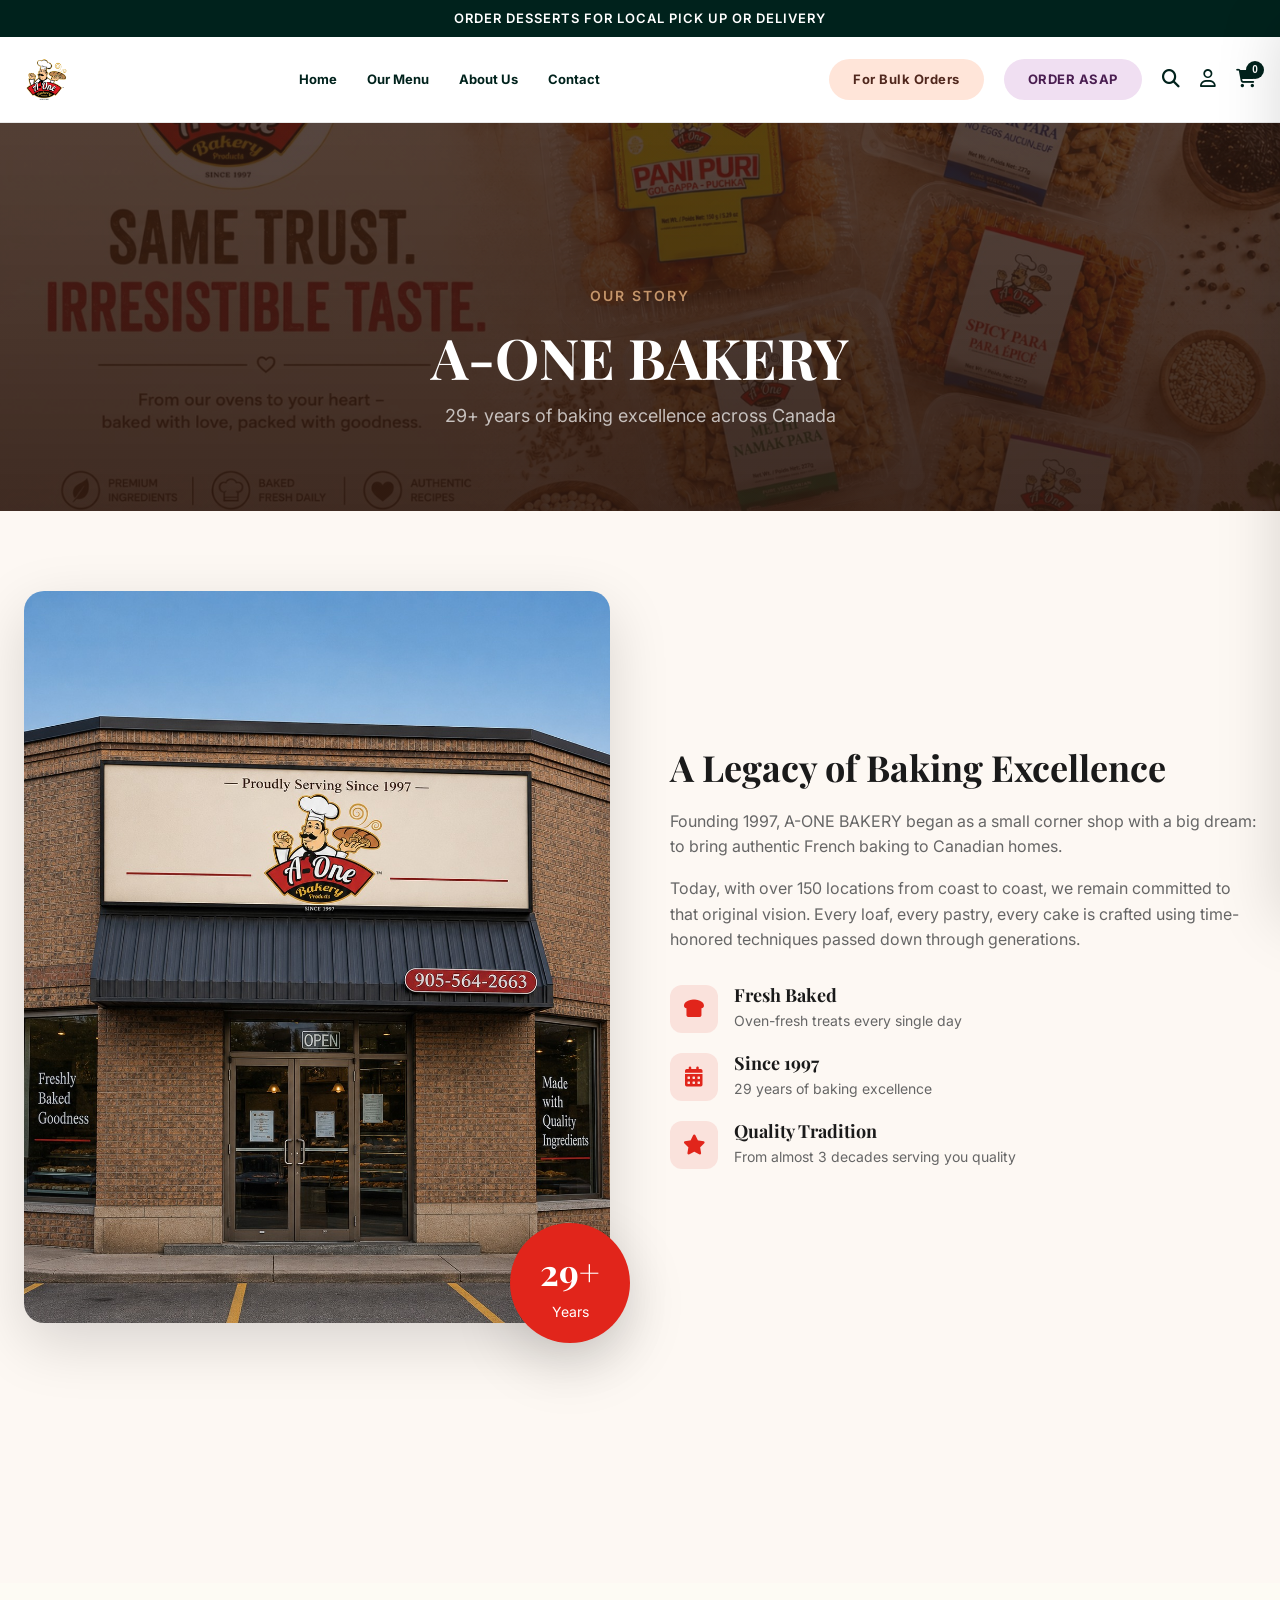
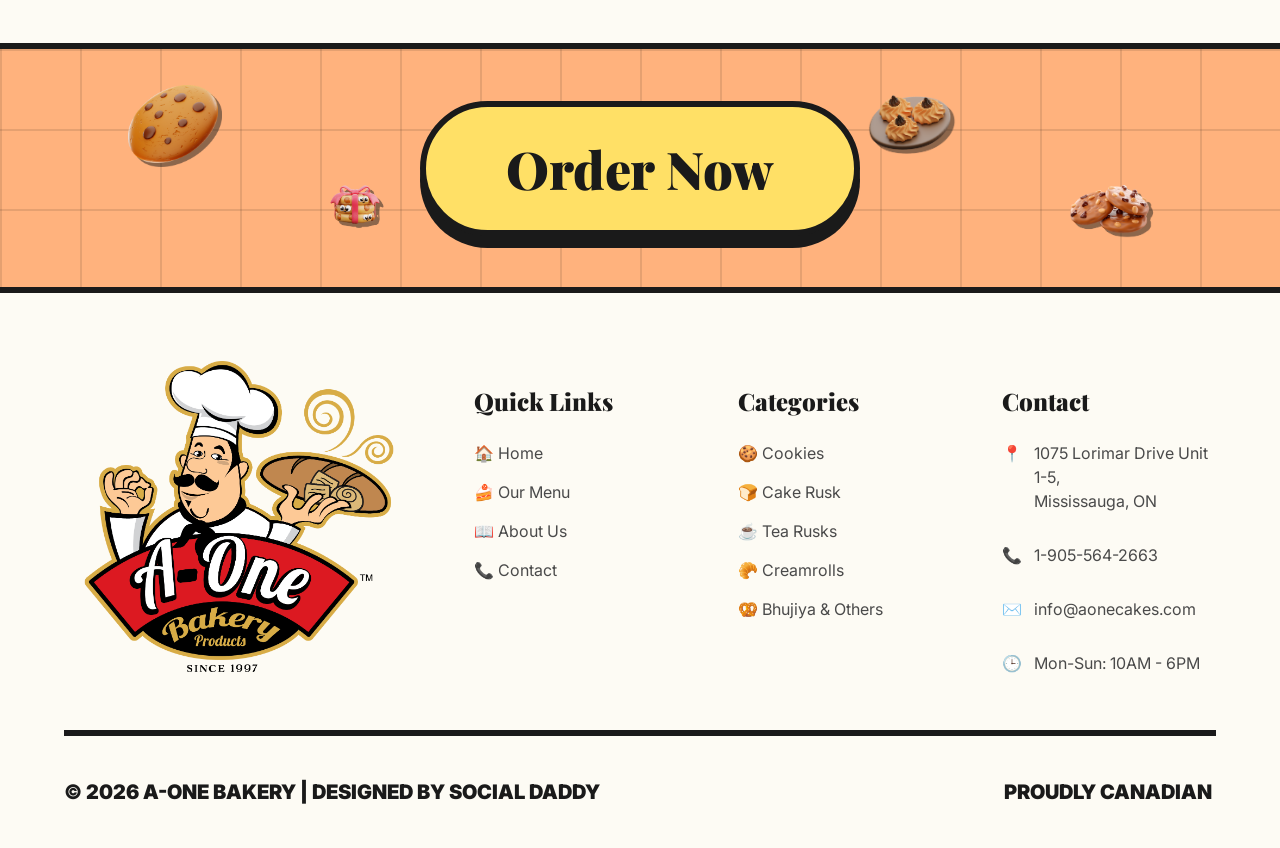
==== about.html @ ec8cd15a "Initial commit of A-One User web application" ====
<!DOCTYPE html>
<html lang="en">

<head>
    <meta charset="UTF-8">
    <meta name="viewport" content="width=device-width, initial-scale=1.0">
    <title>A-ONE BAKERY | Canada's Finest Bakery</title>
    <link rel="stylesheet" href="css/global.css">
    <link rel="stylesheet" href="css/about.css">
    <link
        href="https://fonts.googleapis.com/css2?family=Playfair+Display:wght@400;500;600;700;900&family=Inter:wght@300;400;500;600;700&display=swap"
        rel="stylesheet">
    <link rel="stylesheet" href="https://cdnjs.cloudflare.com/ajax/libs/font-awesome/6.4.0/css/all.min.css">
</head>

<body>

    <!-- Announcement Bar -->
    <div class="announcement-bar">
        <p>ORDER DESSERTS FOR LOCAL PICK UP OR DELIVERY</p>
    </div>

    <!-- Navigation -->
    <nav class="navbar" id="navbar">
        <div class="nav-container">
            <a href="index.html" class="logo">
                <img src="assets/a-one-logo1.png" alt="A-ONE Bakery Logo" class="nav-logo-img">
            </a>
            <ul class="nav-links">
                <li><a href="index.html">Home</a></li>
                <li><a href="menu.html">Our Menu</a></li>
                <li><a href="about.html">About Us</a></li>
                <li><a href="contact.html">Contact</a></li>
            </ul>
            <div class="nav-actions">
                <a href="bulkorderenquiry.html" class="bulk-order-btn">For Bulk Orders</a>
                <a href="menu.html" class="order-asap-btn">ORDER ASAP</a>
                <button class="search-btn" id="searchBtn"><i class="fas fa-search"></i></button>
                <button class="user-btn"><i class="far fa-user"></i></button>
                <button class="cart-btn" id="cartBtn">
                    <i class="fas fa-shopping-cart"></i>
                    <span class="cart-count" id="cartCount">0</span>
                </button>
                <button class="mobile-menu-btn" id="mobileMenuBtn">
                    <span></span><span></span><span></span>
                </button>
            </div>
        </div>
    </nav>

    <!-- Search Overlay -->
    <div class="search-overlay" id="searchOverlay">
        <div class="search-content">
            <button class="close-search" id="closeSearch"><i class="fas fa-times"></i></button>
            <input type="text" placeholder="Search our delicious collection..." id="searchInput">
            <div class="search-results" id="searchResults"></div>
        </div>
    </div>

    <!-- Cart Sidebar -->
    <div class="cart-sidebar" id="cartSidebar">
        <div class="cart-header">
            <h3>Your Cart</h3>
            <button class="close-cart" id="closeCart"><i class="fas fa-times"></i></button>
        </div>
        <div class="cart-items" id="cartItems">
            <div class="empty-cart">
                <i class="fas fa-shopping-basket"></i>
                <p>Your cart is empty</p>
                <span>Add some delicious items!</span>
            </div>
        </div>
        <div class="cart-footer">
            <div class="cart-total">
                <span>Total</span>
                <span id="cartTotal">$0.00</span>
            </div>
            <button class="checkout-btn" id="checkoutBtn">Proceed to Checkout</button>
        </div>
    </div>
    <div class="cart-overlay" id="cartOverlay"></div>

    <!-- Mobile Menu -->
    <div class="mobile-menu" id="mobileMenu">
        <button class="close-mobile" id="closeMobile"><i class="fas fa-times"></i></button>
        <ul>
            <li><a href="index.html">Home</a></li>
            <li><a href="menu.html">Our Menu</a></li>
            <li><a href="about.html" class="nav-link active">About Us</a></li>
            <li><a href="contact.html">Contact</a></li>
        </ul>
    </div>

    <!-- Toast Notification -->
    <div class="toast" id="toast">
        <i class="fas fa-check-circle"></i>
        <span id="toastMessage">Item added to cart!</span>
    </div>

    
<!-- ========== ABOUT PAGE ========== -->
    <section class="page active" id="about">
        <div class="page-header about-header">
            <div class="page-header-bg"></div>
            <div class="page-header-content">
                <span class="page-tag">Our Story</span>
                <h1>A-ONE BAKERY</h1>
                <p>29+ years of baking excellence across Canada</p>
            </div>
        </div>

        <div class="about-content">
            <div class="container">
                <div class="about-story">
                    <div class="about-img">
                        <img src="assets/aboutusoff.jpeg" alt="Our Bakery">
                        <div class="experience-badge">
                            <span>29+</span>
                            <small>Years</small>
                        </div>
                    </div>
                    <div class="about-text">
                        <h2>A Legacy of Baking Excellence</h2>
                        <p>Founding 1997, A-ONE BAKERY began as
                            a small corner shop with a big dream: to bring authentic French baking to Canadian homes.
                        </p>
                        <p>Today, with over 150 locations from coast to coast, we remain committed to that original
                            vision. Every loaf, every pastry, every cake is crafted using time-honored techniques passed
                            down through generations.</p>
                        <div class="about-features">
                            <div class="about-feature">
                                <i class="fas fa-bread-slice"></i>
                                <div>
                                    <h4>Fresh Baked</h4>
                                    <p>Oven-fresh treats every single day</p>
                                </div>
                            </div>
                            <div class="about-feature">
                                <i class="fas fa-calendar-alt"></i>
                                <div>
                                    <h4>Since 1997</h4>
                                    <p>29 years of baking excellence</p>
                                </div>
                            </div>
                            <div class="about-feature">
                                <i class="fas fa-star"></i>
                                <div>
                                    <h4>Quality Tradition</h4>
                                    <p>From almost 3 decades serving you quality</p>
                                </div>
                            </div>
                        </div>
                    </div>
                </div>
            </div>

        </div>
    </section>
<!-- Premium Footer Section -->
    <footer class="main-footer">
        <!-- Call to Action Grid -->
        <div class="footer-cta-container">
            <div class="footer-grid-bg" id="footerInteractiveGrid">
                <!-- Interactive Floating Icons -->
                <div class="interactive-icon-wrapper icon-1"><img src="assets/icon21.png" class="interactive-icon" alt="Icon 11"></div>
                <div class="interactive-icon-wrapper icon-2"><img src="assets/icon22.png" class="interactive-icon" alt="Icon 12"></div>
                <div class="interactive-icon-wrapper icon-3"><img src="assets/icon23.png" class="interactive-icon" alt="Icon 13"></div>
                <div class="interactive-icon-wrapper icon-4"><img src="assets/icon24.png" class="interactive-icon" alt="Icon 14"></div>
                <div class="interactive-icon-wrapper icon-5"><img src="assets/icon25.png" class="interactive-icon" alt="Icon 15"></div>
                
                <div class="cta-wrapper">
                    <a href="menu.html" class="cta-pill-btn">Order Now</a>
                </div>
            </div>
        </div>

        <!-- Footer Info -->
        <div class="footer-bottom-max">
            <div class="container">
                <div class="footer-max-content">
                    <div class="footer-max-left">
                        <div class="footer-max-logo">
                            <img src="assets/a-one-logo1.png" alt="A-ONE Bakery Logo" class="logo-image-max">
                        </div>
                    </div>
                    <div class="footer-max-right">
                        <div class="footer-links-grid">
                            <!-- Quick Links -->
                            <div class="footer-col">
                                <h4>Quick Links</h4>
                                <ul>
                                    <li><a href="index.html">🏠 Home</a></li>
                                    <li><a href="menu.html">🍰 Our Menu</a></li>
                                    <li><a href="about.html">📖 About Us</a></li>
                                    <li><a href="contact.html">📞 Contact</a></li>
                                </ul>
                            </div>
                            
                            <!-- Categories -->
                            <div class="footer-col">
                                <h4>Categories</h4>
                                <ul>
                                    <li><a href="menu.html?filter=Cookies">🍪 Cookies</a></li>
                                    <li><a href="menu.html?filter=Cake%20Rusk">🍞 Cake Rusk</a></li>
                                    <li><a href="menu.html?filter=Tea%20Rusks">☕ Tea Rusks</a></li>
                                    <li><a href="menu.html?filter=Creamrolls">🥐 Creamrolls</a></li>
                                    <li><a href="menu.html?filter=Bhujiya%20and%20others">🥨 Bhujiya & Others</a></li>
                                </ul>
                            </div>
                            
                            <!-- Contact -->
                            <div class="footer-col">
                                <h4>Contact</h4>
                                <ul class="contact-info">
                                    <li><span class="footer-icon">📍</span> <span class="footer-text">1075 Lorimar Drive Unit 1-5,<br>Mississauga, ON</span></li>
                                    <li><span class="footer-icon">📞</span> <span class="footer-text">1-905-564-2663</span></li>
                                    <li><span class="footer-icon">✉️</span> <span class="footer-text">info@aonecakes.com</span></li>
                                    <li><span class="footer-icon">🕒</span> <span class="footer-text">Mon-Sun: 10AM - 6PM</span></li>
                                </ul>
                            </div>
                        </div>
                    </div>
                </div>
                <div class="footer-legal-max">
                    <p>&copy; 2026 A-ONE BAKERY | DESIGNED BY SOCIAL DADDY</p>
                    <p>PROUDLY CANADIAN <i class="fas fa-maple-leaf"></i></p>
                </div>
            </div>
        </div>
    </footer>

    <!-- Product Quick View Modal -->
    <div class="modal" id="productModal">
        <div class="modal-content">
            <button class="modal-close" id="modalClose"><i class="fas fa-times"></i></button>
            <div class="modal-body" id="modalBody"></div>
        </div>
    </div>

    <script src="js/global.js"></script>
    <script src="js/about.js"></script>
</body>

</html>
---- css/global.css ----
/* ========================================
   A-ONE BAKERY - PREMIUM STYLES
   Canada's Finest Bakery Chain
======================================== */

:root {
    --primary: #C4956A;
    --primary-dark: #A67B5B;
    --primary-light: #E8D5C4;
    --secondary: #1A1A1A; /* Deep Charcoal to match Logo Black */
    --logo-red: #E1251B; /* Direct Logo Red */
    --accent: #D4A574;
    --gold: #D4AF37;
    --cream: #FDF8F3;
    --white: #FFFFFF;
    --dark: #1A1A1A;
    --gray: #666666;
    --light-gray: #F5F5F5;
    --border: #E8E8E8;
    --shadow: 0 10px 40px rgba(0, 0, 0, 0.1);
    --shadow-lg: 0 20px 60px rgba(0, 0, 0, 0.15);
    --transition: all 0.3s cubic-bezier(0.4, 0, 0.2, 1);
    --transition-slow: all 0.6s cubic-bezier(0.4, 0, 0.2, 1);
}

* {
    margin: 0;
    padding: 0;
    box-sizing: border-box;
}

html, body {
    cursor: url('../assets/cursor_icon5.png') 24 24, auto !important;
    scroll-behavior: smooth;
}

body {
    font-family: 'Inter', sans-serif;
    background: var(--cream);
    color: var(--dark);
    overflow-x: hidden;
    line-height: 1.6;
    user-select: none;
    -webkit-user-select: none;
}

a, button, .category-card, .product-card, .btn, input, select, textarea {
    cursor: url('../assets/cursor_icon5.png') 24 24, pointer !important;
}

img, video {
    -webkit-user-drag: none;
    user-drag: none;
    pointer-events: auto; /* Keep links clickable */
}


h1,
h2,
h3,
h4,
h5,
h6 {
    font-family: 'Playfair Display', serif;
    font-weight: 700;
    line-height: 1.2;
}

a {
    text-decoration: none;
    color: inherit;
}

ul {
    list-style: none;
}

img {
    max-width: 100%;
    display: block;
}

.container {
    max-width: 1280px;
    margin: 0 auto;
    padding: 0 24px;
}

/* ========================================
   BUTTONS
======================================== */
.btn {
    display: inline-flex;
    align-items: center;
    gap: 10px;
    padding: 14px 32px;
    border-radius: 50px;
    font-weight: 600;
    font-size: 15px;
    cursor: pointer;
    border: none;
    transition: var(--transition);
    position: relative;
    overflow: hidden;
}

.btn-primary {
    background: var(--primary);
    color: var(--white);
    box-shadow: 0 4px 20px rgba(196, 149, 106, 0.3);
}

.btn-primary:hover {
    background: var(--primary-dark);
    transform: translateY(-2px);
    box-shadow: 0 8px 30px rgba(196, 149, 106, 0.4);
}

.btn-outline {
    background: transparent;
    color: var(--white);
    border: 2px solid rgba(255, 255, 255, 0.3);
}

.btn-outline:hover {
    background: var(--white);
    color: var(--secondary);
    border-color: var(--white);
}

.btn-white {
    background: var(--white);
    color: var(--secondary);
}

.btn-white:hover {
    background: var(--primary);
    color: var(--white);
}

.btn-full {
    width: 100%;
    justify-content: center;
}

/* ========================================
   SPLASH SCREEN
======================================== */
.splash-screen {
    position: fixed;
    top: 0;
    left: 0;
    width: 100%;
    height: 100%;
    background: #ffffff;
    z-index: 99999;
    display: flex;
    align-items: center;
    justify-content: center;
    transition: opacity 1s ease-in-out, visibility 1s;
    overflow: hidden;
}

.splash-video {
    position: absolute;
    top: 0;
    left: 0;
    width: 100%;
    height: 100%;
    object-fit: cover;
    transition: opacity 2s ease-in-out;
}

.splash-logo {
    position: relative;
    z-index: 10;
    opacity: 0;
    transform: scale(0.6);
    transition: opacity 2.5s cubic-bezier(0.4, 0, 0.2, 1), transform 2.5s cubic-bezier(0.4, 0, 0.2, 1);
}

.splash-logo img {
    max-width: 300px;
    height: auto;
}

/* State Classes */
.splash-fade-video .splash-video {
    opacity: 0;
}

.splash-show-logo .splash-logo {
    opacity: 1;
    transform: scale(1);
}

.splash-hidden {
    opacity: 0;
    visibility: hidden;
    pointer-events: none;
}

.announcement-bar {
    background: #00221C; /* Dark forest green/black */
    color: var(--white);
    text-align: center;
    padding: 8px 0;
    font-size: 13px;
    font-weight: 600;
    letter-spacing: 1px;
    position: relative;
    z-index: 1001;
}

/* ========================================
   NAVBAR
======================================== */
.navbar {
    position: sticky;
    top: 0;
    left: 0;
    right: 0;
    z-index: 1000;
    padding: 20px 0;
    background: var(--white);
    border-bottom: 1px solid var(--border);
    transition: var(--transition);
}

.navbar.scrolled {
    padding: 12px 0;
    box-shadow: 0 4px 20px rgba(0, 0, 0, 0.05);
}

.nav-container {
    max-width: 1280px;
    margin: 0 auto;
    padding: 0 24px;
    display: flex;
    align-items: center;
    justify-content: space-between;
}

.logo {
    display: flex;
    align-items: center;
    transition: var(--transition);
}

.nav-logo-img {
    height: 45px;
    width: auto;
    object-fit: contain;
    transition: transform 0.3s ease;
}

.nav-logo-img:hover {
    transform: scale(1.05);
}

.nav-links {
    display: flex;
    gap: 30px;
}

.nav-links a {
    color: #00221C;
    font-weight: 700;
    font-size: 13px;
    display: flex;
    align-items: center;
    gap: 6px;
    transition: var(--transition);
}

.nav-links a i {
    font-size: 10px;
    opacity: 0.6;
}

.nav-links a:hover {
    color: var(--primary);
}

.nav-actions {
    display: flex;
    align-items: center;
    gap: 20px;
}

.bulk-order-btn {
    background: #FFE5D9; /* Light peach background */
    color: #51281E; /* Dark brown/peach text */
    padding: 10px 24px;
    border-radius: 50px;
    font-weight: 700;
    font-size: 13px;
    letter-spacing: 0.5px;
    transition: var(--transition);
}

.bulk-order-btn:hover {
    background: #FFD6C2;
    transform: translateY(-2px);
}

.order-asap-btn {
    background: #F0DFF2; /* Light purple background */
    color: #4A1E51; /* Dark purple text */
    padding: 10px 24px;
    border-radius: 50px;
    font-weight: 700;
    font-size: 13px;
    letter-spacing: 0.5px;
    transition: var(--transition);
}

.order-asap-btn:hover {
    background: #E8CFEA;
    transform: translateY(-2px);
}

.search-btn,
.cart-btn,
.user-btn {
    background: none;
    border: none;
    color: #00221C;
    font-size: 18px;
    cursor: pointer;
    position: relative;
    transition: var(--transition);
}

.search-btn:hover,
.cart-btn:hover,
.user-btn:hover {
    color: var(--primary);
}

.cart-count {
    position: absolute;
    top: -8px;
    right: -8px;
    background: #00221C;
    color: var(--white);
    font-size: 10px;
    font-weight: 700;
    width: 18px;
    height: 18px;
    border-radius: 50%;
    display: flex;
    align-items: center;
    justify-content: center;
}

.mobile-menu-btn {
    display: none;
    flex-direction: column;
    gap: 5px;
    background: none;
    border: none;
    cursor: pointer;
}

.mobile-menu-btn span {
    display: block;
    width: 24px;
    height: 2px;
    background: var(--white);
    transition: var(--transition);
}

.navbar.scrolled .mobile-menu-btn span {
    background: var(--dark);
}

/* ========================================
   SEARCH OVERLAY
======================================== */
.search-overlay {
    position: fixed;
    top: 0;
    left: 0;
    right: 0;
    bottom: 0;
    background: rgba(26, 26, 26, 0.95);
    backdrop-filter: blur(10px);
    z-index: 2000;
    display: flex;
    align-items: center;
    justify-content: center;
    opacity: 0;
    visibility: hidden;
    transition: var(--transition-slow);
}

.search-overlay.active {
    opacity: 1;
    visibility: visible;
}

.search-content {
    width: 100%;
    max-width: 700px;
    padding: 0 24px;
    position: relative;
}

.close-search {
    position: absolute;
    top: -60px;
    right: 24px;
    background: none;
    border: none;
    color: var(--white);
    font-size: 28px;
    cursor: pointer;
}

.search-content input {
    width: 100%;
    padding: 24px 0;
    background: none;
    border: none;
    border-bottom: 2px solid var(--primary);
    color: var(--white);
    font-size: 32px;
    font-family: 'Playfair Display', serif;
    outline: none;
}

.search-content input::placeholder {
    color: rgba(255, 255, 255, 0.4);
}

.search-results {
    margin-top: 24px;
    max-height: 400px;
    overflow-y: auto;
}

.search-result-item {
    display: flex;
    align-items: center;
    gap: 16px;
    padding: 16px;
    border-radius: 12px;
    cursor: pointer;
    transition: var(--transition);
}

.search-result-item:hover {
    background: rgba(255, 255, 255, 0.05);
}

.search-result-item img {
    width: 60px;
    height: 60px;
    border-radius: 8px;
    object-fit: cover;
}

/* ========================================
   CART SIDEBAR
======================================== */
.cart-sidebar {
    position: fixed;
    top: 0;
    right: -420px;
    width: 420px;
    max-width: 100%;
    height: 100vh;
    background: var(--white);
    z-index: 2000;
    box-shadow: var(--shadow-lg);
    transition: var(--transition-slow);
    display: flex;
    flex-direction: column;
}

.cart-sidebar.active {
    right: 0;
}

.cart-overlay {
    position: fixed;
    top: 0;
    left: 0;
    right: 0;
    bottom: 0;
    background: rgba(0, 0, 0, 0.5);
    z-index: 1999;
    opacity: 0;
    visibility: hidden;
    transition: var(--transition);
}

.cart-overlay.active {
    opacity: 1;
    visibility: visible;
}

.cart-header {
    padding: 24px;
    border-bottom: 1px solid var(--border);
    display: flex;
    align-items: center;
    justify-content: space-between;
}

.cart-header h3 {
    font-size: 20px;
}

.close-cart {
    background: none;
    border: none;
    font-size: 20px;
    cursor: pointer;
    color: var(--gray);
}

.cart-items {
    flex: 1;
    overflow-y: auto;
    padding: 16px;
}

.empty-cart {
    text-align: center;
    padding: 60px 20px;
    color: var(--gray);
}

.empty-cart i {
    font-size: 48px;
    color: var(--light-gray);
    margin-bottom: 16px;
}

.empty-cart p {
    font-size: 18px;
    font-weight: 600;
    color: var(--dark);
    margin-bottom: 4px;
}

.cart-item {
    display: flex;
    gap: 16px;
    padding: 16px;
    border-radius: 12px;
    background: var(--light-gray);
    margin-bottom: 12px;
    animation: slideIn 0.3s ease;
}

@keyframes slideIn {
    from {
        opacity: 0;
        transform: translateX(20px);
    }

    to {
        opacity: 1;
        transform: translateX(0);
    }
}

.cart-item img {
    width: 80px;
    height: 80px;
    border-radius: 8px;
    object-fit: cover;
}

.cart-item-info {
    flex: 1;
}

.cart-item-info h4 {
    font-size: 15px;
    margin-bottom: 4px;
}

.cart-item-info p {
    color: var(--primary);
    font-weight: 600;
    font-size: 14px;
}

.cart-item-actions {
    display: flex;
    align-items: center;
    gap: 12px;
    margin-top: 8px;
}

.qty-btn {
    width: 28px;
    height: 28px;
    border-radius: 50%;
    border: 1px solid var(--border);
    background: var(--white);
    cursor: pointer;
    display: flex;
    align-items: center;
    justify-content: center;
    transition: var(--transition);
}

.qty-btn:hover {
    background: var(--primary);
    color: var(--white);
    border-color: var(--primary);
}

.remove-item {
    margin-left: auto;
    background: none;
    border: none;
    color: var(--gray);
    cursor: pointer;
    transition: var(--transition);
}

.remove-item:hover {
    color: #e74c3c;
}

.cart-footer {
    padding: 24px;
    border-top: 1px solid var(--border);
}

.cart-total {
    display: flex;
    justify-content: space-between;
    align-items: center;
    margin-bottom: 16px;
    font-size: 18px;
}

.cart-total span:last-child {
    font-weight: 700;
    font-size: 24px;
    color: var(--primary);
}

.checkout-btn {
    width: 100%;
    padding: 16px;
    background: var(--secondary);
    color: var(--white);
    border: none;
    border-radius: var(--radius-sm);
    font-weight: 700;
    font-size: 16px;
    cursor: pointer;
    transition: var(--transition);
    display: flex;
    align-items: center;
    justify-content: center;
    gap: 8px;
}

.checkout-btn:hover {
    background: var(--primary);
    transform: translateY(-2px);
}

/* ========================================
   MOBILE MENU
======================================== */
.mobile-menu {
    position: fixed;
    top: 0;
    left: -100%;
    width: 100%;
    height: 100vh;
    background: var(--secondary);
    z-index: 2000;
    padding: 80px 40px;
    transition: var(--transition-slow);
}

.mobile-menu.active {
    left: 0;
}

.close-mobile {
    position: absolute;
    top: 24px;
    right: 24px;
    background: none;
    border: none;
    color: var(--white);
    font-size: 28px;
    cursor: pointer;
}

.mobile-menu ul {
    display: flex;
    flex-direction: column;
    gap: 24px;
}

.mobile-menu a {
    color: var(--white);
    font-family: 'Playfair Display', serif;
    font-size: 32px;
    transition: var(--transition);
}

.mobile-menu a:hover {
    color: var(--primary);
}

/* ========================================
   TOAST
======================================== */
.toast {
    position: fixed;
    bottom: 30px;
    left: 50%;
    transform: translateX(-50%) translateY(100px);
    background: var(--secondary);
    color: var(--white);
    padding: 16px 32px;
    border-radius: 50px;
    display: flex;
    align-items: center;
    gap: 12px;
    z-index: 3000;
    opacity: 0;
    transition: var(--transition-slow);
    box-shadow: var(--shadow-lg);
}

.toast.active {
    transform: translateX(-50%) translateY(0);
    opacity: 1;
}

.toast i {
    color: #27ae60;
    font-size: 20px;
}

/* ========================================
   PAGES
======================================== */
.page {
    display: block;
    min-height: 100vh;
}

@keyframes fadeIn {
    from {
        opacity: 0;
        transform: translateY(20px);
    }

    to {
        opacity: 1;
        transform: translateY(0);
    }
}

/* ========================================
   SECTION HEADERS
======================================== */
.section-header {
    text-align: center;
    margin-bottom: 48px;
}

.section-tag {
    display: inline-block;
    color: var(--primary);
    font-weight: 600;
    font-size: 14px;
    text-transform: uppercase;
    letter-spacing: 2px;
    margin-bottom: 12px;
}

.section-title {
    font-size: clamp(28px, 4vw, 48px);
    color: var(--secondary);
    margin-bottom: 12px;
}

.section-desc {
    color: var(--gray);
    font-size: 16px;
    max-width: 500px;
    margin: 0 auto;
}

/* ========================================
   PRODUCTS
======================================== */
.featured-section {
    padding: 100px 0;
    background: var(--cream);
}

.products-grid {
    display: grid;
    grid-template-columns: repeat(auto-fill, minmax(280px, 1fr));
    gap: 24px;
}

.product-card {
    background: var(--white);
    border-radius: 20px;
    overflow: hidden;
    box-shadow: var(--shadow);
    transition: var(--transition);
    position: relative;
}

.product-card:hover {
    transform: translateY(-8px);
    box-shadow: var(--shadow-lg);
}

.product-badge {
    position: absolute;
    top: 16px;
    left: 16px;
    background: var(--primary);
    color: var(--white);
    padding: 6px 14px;
    border-radius: 20px;
    font-size: 12px;
    font-weight: 600;
    z-index: 2;
}

.product-img {
    position: relative;
    height: 220px;
    overflow: hidden;
}

.product-img img {
    width: 100%;
    height: 100%;
    object-fit: cover;
    transition: var(--transition-slow);
}

.product-card:hover .product-img img {
    transform: scale(1.1);
}

.product-actions {
    position: absolute;
    bottom: 16px;
    right: 16px;
    display: flex;
    gap: 8px;
    opacity: 0;
    transform: translateY(10px);
    transition: var(--transition);
}

.product-card:hover .product-actions {
    opacity: 1;
    transform: translateY(0);
}

.product-action-btn {
    width: 40px;
    height: 40px;
    border-radius: 50%;
    background: var(--white);
    border: none;
    cursor: pointer;
    display: flex;
    align-items: center;
    justify-content: center;
    box-shadow: var(--shadow);
    transition: var(--transition);
}

.product-action-btn:hover {
    background: var(--primary);
    color: var(--white);
}

.product-info {
    padding: 20px;
}

.product-category {
    color: var(--primary);
    font-size: 12px;
    font-weight: 600;
    text-transform: uppercase;
    letter-spacing: 1px;
    margin-bottom: 8px;
}

.product-info h3 {
    font-size: 18px;
    margin-bottom: 8px;
    color: var(--secondary);
}

.product-desc {
    color: var(--gray);
    font-size: 14px;
    margin-bottom: 16px;
    line-height: 1.5;
}

.product-footer {
    display: flex;
    align-items: center;
    justify-content: space-between;
}

.product-price {
    font-size: 20px;
    font-weight: 700;
    color: var(--primary);
}

.add-to-cart {
    padding: 10px 24px;
    background: var(--primary);
    color: var(--white);
    border: none;
    border-radius: 50px;
    font-weight: 600;
    font-size: 14px;
    cursor: pointer;
    transition: var(--transition);
}

.add-to-cart:hover {
    background: var(--primary-dark);
    transform: scale(1.05);
}

/* ========================================
   PAGE HEADERS
======================================== */
.page-header {
    position: relative;
    padding: 160px 0 80px;
    text-align: center;
    overflow: hidden;
}

.page-header-bg {
    position: absolute;
    top: 0;
    left: 0;
    right: 0;
    bottom: 0;
    background: linear-gradient(rgba(44, 24, 16, 0.8), rgba(44, 24, 16, 0.9)),
        url('../assets/newheader12.jpeg') center/cover;
}

.about-header .page-header-bg {
    background: linear-gradient(rgba(44, 24, 16, 0.8), rgba(44, 24, 16, 0.9)),
        url('../assets/newheade11.jpeg') center/cover;
}

.contact-header .page-header-bg {
    background: linear-gradient(rgba(44, 24, 16, 0.8), rgba(44, 24, 16, 0.9)),
        url('../assets/newheader12.jpeg') center/cover;
}

.page-header-content {
    position: relative;
    z-index: 2;
    color: var(--white);
}

.page-tag {
    display: inline-block;
    color: var(--primary);
    font-weight: 600;
    font-size: 14px;
    text-transform: uppercase;
    letter-spacing: 2px;
    margin-bottom: 16px;
}

.page-header-content h1 {
    font-size: clamp(36px, 5vw, 56px);
    margin-bottom: 12px;
}

.page-header-content p {
    color: rgba(255, 255, 255, 0.7);
    font-size: 18px;
}

/* ========================================
   MODAL
======================================== */
.modal {
    position: fixed;
    top: 0;
    left: 0;
    right: 0;
    bottom: 0;
    background: rgba(0, 0, 0, 0.6);
    backdrop-filter: blur(5px);
    z-index: 3000;
    display: flex;
    align-items: center;
    justify-content: center;
    padding: 24px;
    opacity: 0;
    visibility: hidden;
    transition: var(--transition);
}

.modal.active {
    opacity: 1;
    visibility: visible;
}

.modal-content {
    background: var(--white);
    border-radius: 24px;
    max-width: 800px;
    width: 100%;
    max-height: 90vh;
    overflow-y: auto;
    position: relative;
    transform: scale(0.9);
    transition: var(--transition);
}

.modal.active .modal-content {
    transform: scale(1);
}

.modal-close {
    position: absolute;
    top: 20px;
    right: 20px;
    width: 40px;
    height: 40px;
    border-radius: 50%;
    background: var(--light-gray);
    border: none;
    cursor: pointer;
    z-index: 10;
    transition: var(--transition);
}

.modal-close:hover {
    background: var(--primary);
    color: var(--white);
}

.modal-body {
    display: grid;
    grid-template-columns: 1fr 1fr;
}

.modal-img {
    height: 100%;
    min-height: 400px;
}

.modal-img img {
    width: 100%;
    height: 100%;
    object-fit: cover;
    border-radius: 24px 0 0 24px;
}

.modal-thumbnails {
    display: flex;
    gap: 10px;
    padding: 15px;
    background: var(--light-gray);
    overflow-x: auto;
    border-radius: 0 0 0 24px;
}

.modal-thumbnails img {
    width: 60px;
    height: 60px;
    object-fit: cover;
    border-radius: 8px;
    cursor: pointer;
    border: 2px solid transparent;
    transition: var(--transition);
}

.modal-thumbnails img:hover {
    border-color: var(--primary-light);
}

.modal-thumbnails img.active {
    border-color: var(--primary);
    opacity: 1;
}

.modal-weights {
    margin: 20px 0;
}

.modal-weights label {
    display: block;
    margin-bottom: 8px;
    font-weight: 600;
    color: var(--secondary);
}

.weight-selector {
    display: flex;
    gap: 10px;
    flex-wrap: wrap;
}

.weight-pill {
    padding: 8px 16px;
    border: 1px solid var(--border);
    border-radius: 20px;
    background: var(--light-gray);
    color: var(--dark);
    cursor: pointer;
    transition: var(--transition);
    font-size: 0.9rem;
    font-weight: 500;
}

.weight-pill:hover {
    border-color: var(--primary);
    background: var(--white);
}

.weight-pill.active {
    background: var(--primary);
    color: var(--white);
    border-color: var(--primary);
    box-shadow: 0 4px 15px rgba(196, 149, 106, 0.2);
}

.modal-info {
    padding: 40px;
}

.modal-info h2 {
    font-size: 28px;
    margin-bottom: 8px;
}

.modal-info .modal-price {
    font-size: 24px;
    color: var(--primary);
    font-weight: 700;
    margin-bottom: 16px;
}

.modal-info p {
    color: var(--gray);
    margin-bottom: 24px;
    line-height: 1.6;
}

.modal-meta {
    display: flex;
    flex-direction: column;
    gap: 12px;
    margin-bottom: 24px;
}

.modal-meta-item {
    display: flex;
    align-items: center;
    gap: 12px;
    font-size: 14px;
}

.modal-meta-item i {
    color: var(--primary);
    width: 20px;
}

.modal-qty {
    display: flex;
    align-items: center;
    gap: 16px;
    margin-bottom: 24px;
}

.modal-qty label {
    font-weight: 600;
}

.modal-actions {
    display: flex;
    gap: 12px;
}

/* ========================================
   FOOTER
======================================== */
.footer {
    background: var(--secondary);
    color: var(--white);
}

.footer-main {
    padding: 80px 0 40px;
}

.footer-grid {
    display: grid;
    grid-template-columns: 2fr 1fr 1fr 1.5fr;
    gap: 40px;
}

.footer-brand .logo {
    margin-bottom: 16px;
    color: var(--white);
}

.footer-brand>p {
    color: rgba(255, 255, 255, 0.6);
    font-size: 14px;
    line-height: 1.6;
    margin-bottom: 24px;
}

.footer-social {
    display: flex;
    gap: 12px;
}

.footer-social a {
    width: 40px;
    height: 40px;
    border-radius: 50%;
    background: rgba(255, 255, 255, 0.1);
    display: flex;
    align-items: center;
    justify-content: center;
    transition: var(--transition);
}

.footer-social a:hover {
    background: var(--primary);
    transform: translateY(-4px);
}

.footer-links h4,
.footer-contact h4 {
    font-size: 18px;
    margin-bottom: 20px;
}

.footer-links ul {
    display: flex;
    flex-direction: column;
    gap: 12px;
}

.footer-links a {
    color: rgba(255, 255, 255, 0.6);
    font-size: 14px;
    transition: var(--transition);
}

.footer-links a:hover {
    color: var(--primary);
}

.footer-contact p {
    display: flex;
    align-items: center;
    gap: 12px;
    color: rgba(255, 255, 255, 0.6);
    font-size: 14px;
    margin-bottom: 12px;
}

.footer-contact i {
    color: var(--primary);
    width: 20px;
}

.footer-bottom {
    border-top: 1px solid rgba(255, 255, 255, 0.1);
    padding: 24px 0;
}

.footer-bottom .container {
    display: flex;
    justify-content: space-between;
    align-items: center;
}

.footer-bottom p {
    color: rgba(255, 255, 255, 0.5);
    font-size: 14px;
}

.footer-bottom a {
    color: rgba(255, 255, 255, 0.5);
    transition: var(--transition);
}

.footer-bottom a:hover {
    color: var(--primary);
}

.footer-badge {
    display: flex;
    align-items: center;
    gap: 8px;
    color: var(--primary) !important;
}

.footer-badge i {
    color: #e74c3c;
}

/* ========================================
   RESPONSIVE
======================================== */
@media (max-width: 1024px) {
    .hero-content {
        grid-template-columns: 1fr;
        text-align: center;
    }

    .hero-subtitle {
        margin: 0 auto 32px;
    }

    .hero-stats {
        justify-content: center;
    }

    .hero-image {
        display: none;
    }

    .about-story {
        grid-template-columns: 1fr;
    }

    .menu-container {
        grid-template-columns: 1fr;
    }

    .menu-sidebar {
        position: static;
    }

    .checkout-grid {
        grid-template-columns: 1fr;
    }

    .checkout-summary {
        position: static;
    }

    .footer-grid {
        grid-template-columns: 1fr 1fr;
    }

    .newsletter-box {
        grid-template-columns: 1fr;
    }

    .newsletter-image {
        display: none;
    }
}

@media (max-width: 768px) {
    .nav-links {
        display: none;
    }

    .mobile-menu-btn {
        display: flex;
    }

    .hero-title {
        font-size: 40px;
    }

    .hero-buttons {
        flex-direction: column;
    }

    .categories-grid {
        grid-template-columns: 1fr;
    }

    .contact-grid {
        grid-template-columns: 1fr;
    }

    .form-row {
        grid-template-columns: 1fr;
    }

    .modal-body {
        grid-template-columns: 1fr;
    }

    .modal-img {
        min-height: 250px;
    }

    .modal-img img {
        border-radius: 24px 24px 0 0;
    }

    .footer-grid {
        grid-template-columns: 1fr;
    }

    .footer-bottom .container {
        flex-direction: column;
        gap: 12px;
        text-align: center;
    }

    .cart-sidebar {
        width: 100%;
    }

    .success-details {
        flex-direction: column;
        gap: 16px;
    }
}

/* ========================================
   ANIMATIONS
======================================== */
.reveal {
    opacity: 0;
    transform: translateY(30px);
    transition: all 0.8s ease;
}

.reveal.active {
    opacity: 1;
    transform: translateY(0);
}

/* Loading shimmer */
@keyframes shimmer {
    0% {
        background-position: -200% 0;
    }

    100% {
        background-position: 200% 0;
    }
}

/* Smooth scroll padding for fixed nav */
.page {
    scroll-margin-top: 80px;
}


/* ========================================
   MAXIMALIST FOOTER (BITESIZED STYLE)
 ======================================== */
.main-footer {
    background: #FDFBF4 !important;
    padding: 60px 0 40px !important;
    margin-top: 80px !important;
    border-top: none !important;
    width: 100% !important;
}

.footer-cta-container {
    width: 100%;
    margin: 0 0 50px;
    position: relative;
    overflow: hidden; /* For full-width wavy */
}

.footer-grid-bg {
    background-color: #FFB27D !important;
    background-image: 
        linear-gradient(rgba(0,0,0,0.1) 2px, transparent 2px),
        linear-gradient(90deg, rgba(0,0,0,0.1) 2px, transparent 2px) !important;
    background-size: 80px 80px !important;
    height: 250px;
    width: 100%;
    display: flex;
    justify-content: center;
    align-items: center;
    position: relative;
    border-top: 6px solid #1A1A1A !important;
    border-bottom: 6px solid #1A1A1A !important;
    
    /* Wavy mask to create the wavy top and bottom edge */
    -webkit-mask-image: radial-gradient(circle at 40px 0px, transparent 40px, black 41px), radial-gradient(circle at 40px 100%, transparent 40px, black 41px);
    -webkit-mask-size: 80px 100%;
    -webkit-mask-repeat: repeat-x;
    -webkit-mask-position: 0 0, 0 100%;
    mask-image: radial-gradient(circle at 40px -10px, transparent 40px, black 41px), radial-gradient(circle at 40px calc(100% + 10px), transparent 40px, black 41px);
    mask-size: 80px 100%;
    mask-repeat: repeat-x;
}

/* Interactive Floating Icons Wrapper */
.interactive-icon-wrapper {
    position: absolute;
    z-index: 1;
    opacity: 0;
    transform: scale(0) translate(0, 0);
    transition: transform 0.4s cubic-bezier(0.175, 0.885, 0.32, 1.275), opacity 0.6s ease-out;
}

.interactive-icon-wrapper.popped {
    opacity: 1;
    /* JS sets --tx and --ty for dodging */
    transform: scale(1) translate(var(--tx, 0px), var(--ty, 0px));
}

/* Inner Icon - Continuous Jumping */
.interactive-icon {
    width: 100%;
    height: auto;
    filter: drop-shadow(4px 4px 0 rgba(26, 26, 26, 0.5));
    animation: continuousJump 3s infinite ease-in-out;
}

@keyframes continuousJump {
    0%, 100% { transform: translateY(0); }
    50% { transform: translateY(-20px); }
}

/* Initial positions and randomized jump timings */
.icon-1 { top: 15%; left: 10%; width: 90px; }
.icon-1 .interactive-icon { animation-delay: 0s; animation-duration: 3.2s; }

.icon-2 { bottom: 20%; left: 25%; width: 70px; }
.icon-2 .interactive-icon { animation-delay: 0.5s; animation-duration: 2.8s; }

.icon-3 { top: 10%; right: 25%; width: 100px; }
.icon-3 .interactive-icon { animation-delay: 1.2s; animation-duration: 3.5s; }

.icon-4 { bottom: 15%; right: 10%; width: 85px; }
.icon-4 .interactive-icon { animation-delay: 0.8s; animation-duration: 2.9s; }

.icon-5 { top: 40%; left: 50%; width: 60px; margin-left: -30px; } /* Centered */
.icon-5 .interactive-icon { animation-delay: 1.5s; animation-duration: 3.1s; }

.cta-wrapper {
    position: relative;
    display: flex;
    justify-content: center;
    align-items: center;
    width: 100%;
    max-width: 1200px;
}

.cta-pill-btn {
    background: #FFE066 !important;
    color: #1A1A1A !important;
    padding: 20px 80px !important;
    border-radius: 100px !important;
    font-size: 52px !important;
    font-family: 'Playfair Display', serif !important;
    font-weight: 900 !important;
    text-decoration: none !important;
    border: 6px solid #1A1A1A !important;
    box-shadow: 0 12px 0 #1A1A1A !important;
    transition: all 0.2s ease !important;
    z-index: 5;
}

.cta-pill-btn:hover {
    transform: translateY(4px) !important;
    box-shadow: 0 8px 0 #1A1A1A !important;
}


/* Bottom Section */
.footer-bottom-max {
    max-width: 1400px;
    margin: 50px auto 0;
    padding: 0 40px;
}

.footer-max-content {
    display: flex;
    justify-content: space-between;
    align-items: flex-end; /* Align bottom for the big text */
    margin-bottom: 40px;
    padding-bottom: 40px;
    border-bottom: 6px solid #1A1A1A !important;
}

.footer-max-left {
    flex: 1;
}

.logo-image-max {
    max-width: 350px;
    height: auto;
    display: inline-block;
    vertical-align: middle;
}

.footer-max-right {
    flex: 2.5;
    display: flex;
    flex-direction: column;
    align-items: flex-start; /* Push grid closer to logo */
    padding-left: 60px;
}

.footer-links-grid {
    display: grid;
    grid-template-columns: repeat(3, 1fr);
    gap: 50px;
    text-align: left;
    width: 100%;
}

.footer-col h4 {
    font-family: 'Playfair Display', serif;
    font-size: 24px;
    font-weight: 900;
    color: #1A1A1A;
    margin-bottom: 25px;
    text-transform: capitalize;
}

.footer-col ul {
    list-style: none;
    padding: 0;
    margin: 0;
    display: flex;
    flex-direction: column;
    gap: 15px;
}

.footer-col a, .footer-col li {
    font-family: 'Inter', sans-serif;
    font-size: 16px;
    color: #4A4A4A;
    text-decoration: none;
    transition: color 0.3s ease;
    display: flex;
    align-items: flex-start;
    line-height: 1.5;
}

.footer-col a:hover {
    color: #FF4D00;
}

.contact-info li {
    display: flex;
    align-items: flex-start;
    gap: 12px;
    margin-bottom: 15px;
}

.footer-icon {
    flex-shrink: 0;
    width: 20px;
    text-align: center;
}

.footer-text {
    flex-grow: 1;
}

.footer-legal-max {
    display: flex;
    justify-content: space-between;
    font-weight: 900;
    font-size: 20px;
    text-transform: uppercase;
    color: #1A1A1A;
}

/* ========================================
   MOBILE OPTIMIZATIONS (GENERAL)
======================================== */
@media (max-width: 1024px) {
    .nav-container { padding: 0 20px; }
    .logo-image-max { max-width: 180px; }
    .cta-pill-btn { font-size: 32px !important; padding: 15px 40px !important; }
    .footer-links-grid { gap: 20px; }
    .footer-col h4 { font-size: 20px; }
    .footer-grid-bg { height: 280px; }
}

@media (max-width: 768px) {
    /* Navbar Mobile Fix */
    .navbar {
        padding: 10px 0;
        height: auto;
    }
    
    .nav-container {
        justify-content: space-between;
        padding: 0 15px;
    }
    
    .nav-links {
        display: none; /* Hidden on mobile */
    }
    
    .mobile-menu-btn {
        display: flex;
        flex-direction: column;
        justify-content: space-between;
        width: 30px;
        height: 20px;
        background: none;
        border: none;
        cursor: pointer;
        z-index: 1001;
    }

    .mobile-menu-btn span {
        display: block;
        width: 100%;
        height: 3px;
        background: var(--secondary);
        border-radius: 10px;
        transition: var(--transition);
    }
    
    .nav-actions {
        gap: 12px;
    }

    .nav-actions .bulk-order-btn,
    .nav-actions .order-asap-btn,
    .nav-actions .search-btn,
    .nav-actions .user-btn {
        display: none; /* Hide non-essential buttons on very small screens */
    }
    
    .nav-actions .cart-btn {
        display: flex;
        order: 1;
    }

    .mobile-menu-btn {
        order: 2;
    }
    
    .nav-logo-img {
        height: 40px;
    }

    /* Mobile Menu Overlay */
    .mobile-menu {
        position: fixed;
        top: 0;
        left: 0;
        width: 100%;
        height: 100vh;
        background: var(--white);
        z-index: 2001;
        display: flex;
        flex-direction: column;
        align-items: center;
        justify-content: center;
        padding: 40px;
        transform: translateY(-100%);
        transition: transform 0.5s cubic-bezier(0.77, 0, 0.175, 1);
        visibility: hidden;
    }

    .mobile-menu.active {
        transform: translateY(0);
        visibility: visible;
    }

    .close-mobile {
        position: absolute;
        top: 20px;
        right: 20px;
        font-size: 24px;
        background: none;
        border: none;
        color: var(--secondary);
        cursor: pointer;
    }

    .mobile-menu ul {
        list-style: none;
        text-align: center;
    }

    .mobile-menu li {
        margin-bottom: 30px;
    }

    .mobile-menu a {
        font-family: 'Playfair Display', serif;
        font-size: 32px;
        font-weight: 700;
        color: var(--secondary);
        text-decoration: none;
        transition: var(--transition);
    }

    .mobile-menu a:hover {
        color: var(--logo-red);
    }

    .footer-max-content { 
        flex-direction: column; 
        align-items: center; 
        text-align: center; 
        padding-bottom: 30px;
    }
    
    .footer-max-right { 
        align-items: center; 
        margin-top: 30px; 
        width: 100%; 
        padding-left: 0;
    }
    
    .footer-links-grid { 
        grid-template-columns: 1fr; 
        gap: 40px; 
        text-align: center;
        width: 100%;
        display: flex;
        flex-direction: column;
        align-items: center;
    }
    
    .footer-col {
        width: 100%;
        display: flex;
        flex-direction: column;
        align-items: center;
    }

    .footer-col ul {
        align-items: center;
    }
    
    .logo-image-max { 
        max-width: 160px; 
        margin-bottom: 10px;
    }
    
    .footer-legal-max {
        flex-direction: column;
        gap: 10px;
        text-align: center;
        font-size: 12px;
        padding-top: 20px;
    }
    
    .footer-grid-bg {
        height: 180px;
        -webkit-mask-size: 60px 100%;
        mask-size: 60px 100%;
    }
    
    .cta-pill-btn {
        font-size: 24px !important;
        padding: 12px 30px !important;
        border: 4px solid #1A1A1A !important;
        box-shadow: 0 6px 0 #1A1A1A !important;
    }

    /* Modals */
    .modal-content {
        border-radius: 0;
        height: 100%;
        max-height: 100vh;
    }

    .modal-body {
        grid-template-columns: 1fr;
    }

    .modal-img {
        min-height: 300px;
    }

    .modal-info {
        padding: 30px 20px;
    }

    /* Page Headers */
    .page-header {
        padding: 100px 20px 50px;
        text-align: center;
    }
    
    .page-header h1 {
        font-size: 32px;
    }

    /* Utility */
    .container {
        padding: 0 15px;
    }
    
    .section-title {
        font-size: 28px;
    }
}

@media (max-width: 480px) {
    .nav-logo-img {
        height: 35px;
    }
    
    .nav-actions {
        gap: 10px;
    }

    .cta-pill-btn {
        font-size: 20px !important;
        padding: 10px 25px !important;
    }

    .logo-image-max {
        max-width: 150px;
    }

    .cart-sidebar {
        width: 100%;
    }
}
---- css/about.css ----
/* ========================================
   ABOUT PAGE
======================================== */
.about-content {
    padding: 80px 0;
}

.about-story {
    display: grid;
    grid-template-columns: 1fr 1fr;
    gap: 60px;
    align-items: center;
    margin-bottom: 100px;
}

.about-img {
    position: relative;
}

.about-img img {
    border-radius: 20px;
    box-shadow: var(--shadow-lg);
}

.experience-badge {
    position: absolute;
    bottom: -20px;
    right: -20px;
    background: var(--logo-red);
    color: var(--white);
    width: 120px;
    height: 120px;
    border-radius: 50%;
    display: flex;
    flex-direction: column;
    align-items: center;
    justify-content: center;
    box-shadow: var(--shadow-lg);
    animation: pulse 2s infinite;
}

.experience-badge span {
    font-family: 'Playfair Display', serif;
    font-size: 36px;
    font-weight: 700;
}

.experience-badge small {
    font-size: 14px;
}

.about-text h2 {
    font-size: 36px;
    color: var(--secondary);
    margin-bottom: 20px;
}

.about-text>p {
    color: var(--gray);
    margin-bottom: 16px;
    font-size: 16px;
}

.about-features {
    margin-top: 32px;
    display: flex;
    flex-direction: column;
    gap: 20px;
}

.about-feature {
    display: flex;
    align-items: flex-start;
    gap: 16px;
}

.about-feature i {
    width: 48px;
    height: 48px;
    background: rgba(225, 37, 27, 0.1);
    color: var(--logo-red);
    border-radius: 12px;
    display: flex;
    align-items: center;
    justify-content: center;
    font-size: 20px;
    flex-shrink: 0;
}

.about-feature h4 {
    font-size: 18px;
    margin-bottom: 4px;
}

.about-feature p {
    color: var(--gray);
    font-size: 14px;
}

/* Team Section */
.team-section {
    padding: 80px 0;
    background: var(--white);
}

.team-grid {
    display: grid;
    grid-template-columns: repeat(auto-fit, minmax(280px, 1fr));
    gap: 32px;
}

.team-card {
    text-align: center;
    padding: 24px;
    border-radius: 20px;
    background: var(--cream);
    transition: var(--transition);
}

.team-card:hover {
    transform: translateY(-8px);
    box-shadow: var(--shadow);
}

.team-img {
    width: 180px;
    height: 180px;
    border-radius: 50%;
    overflow: hidden;
    margin: 0 auto 20px;
    border: 4px solid var(--white);
    box-shadow: var(--shadow);
}

.team-img img {
    width: 100%;
    height: 100%;
    object-fit: cover;
}

.team-card h4 {
    font-size: 20px;
    margin-bottom: 4px;
}

.team-card>span {
    color: var(--primary);
    font-weight: 600;
    font-size: 14px;
}

.team-card>p {
    color: var(--gray);
    font-size: 14px;
    margin-top: 8px;
}

/* Locations */
.locations-section {
    padding: 80px 0;
}

.locations-grid {
    display: grid;
    grid-template-columns: repeat(auto-fit, minmax(180px, 1fr));
    gap: 24px;
}

.location-card {
    text-align: center;
    padding: 32px 24px;
    background: var(--white);
    border-radius: 16px;
    box-shadow: var(--shadow);
    transition: var(--transition);
}

.location-card:hover {
    transform: translateY(-4px);
    box-shadow: var(--shadow-lg);
}

.location-card i {
    font-size: 32px;
    color: var(--primary);
    margin-bottom: 12px;
}

.location-card h4 {
    font-size: 18px;
    margin-bottom: 4px;
}

.location-card p {
    color: var(--gray);
    font-size: 14px;
}


@media (max-width: 768px) {
    .about-content {
        padding: 60px 0;
    }

    .about-story {
        grid-template-columns: 1fr;
        gap: 40px;
        margin-bottom: 60px;
        text-align: center;
    }

    .about-img {
        max-width: 400px;
        margin: 0 auto;
    }

    .experience-badge {
        width: 100px;
        height: 100px;
        bottom: -10px;
        right: -10px;
    }

    .experience-badge span {
        font-size: 28px;
    }

    .about-text h2 {
        font-size: 28px;
    }

    .about-features {
        align-items: center;
    }

    .about-feature {
        flex-direction: column;
        align-items: center;
        text-align: center;
    }

    .team-section, .locations-section {
        padding: 60px 0;
    }

    .team-grid {
        grid-template-columns: 1fr;
    }

    .locations-grid {
        grid-template-columns: 1fr;
    }
}
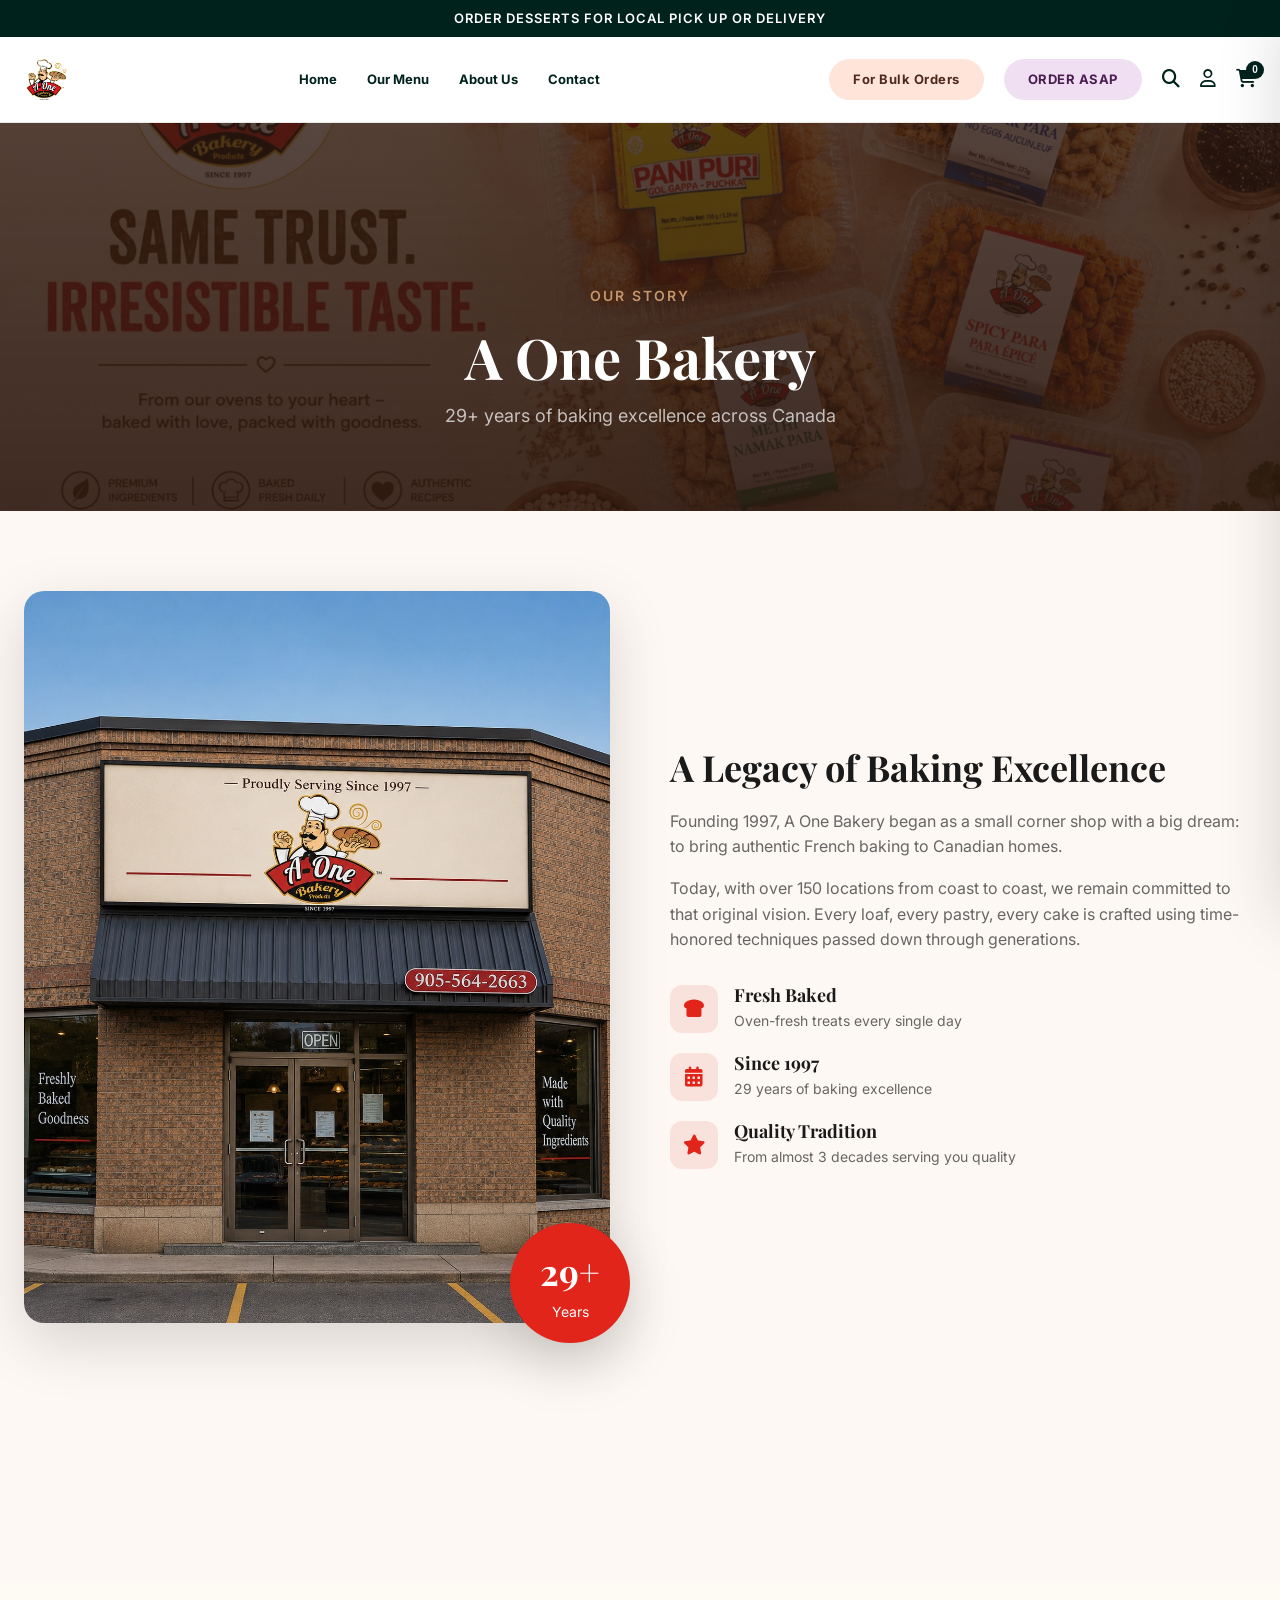
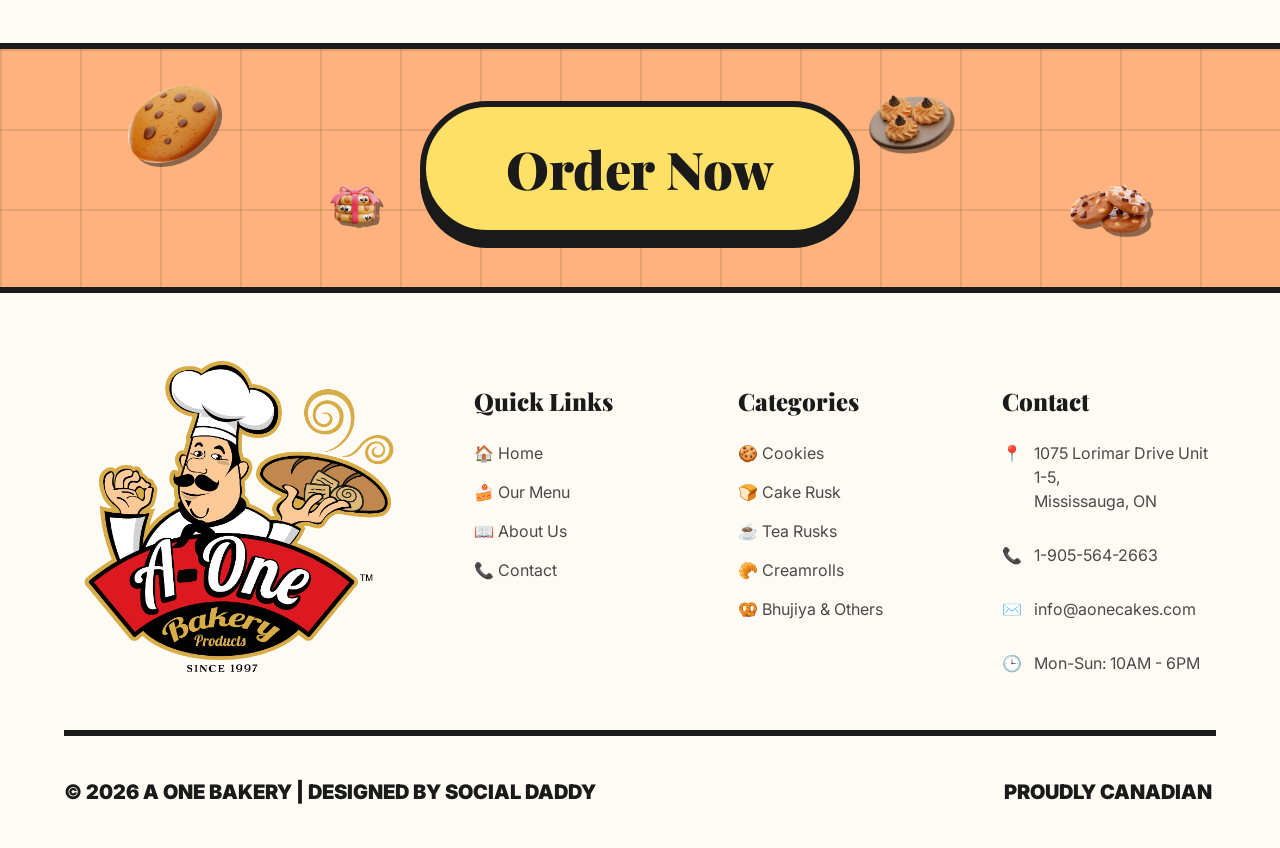
==== commit 7254b140: "Complete optimization, QA fixes, A One branding update, robots.txt, sitemap.xml, and accessibility e" ====
--- a/about.html
+++ b/about.html
@@ -4,7 +4,9 @@
 <head>
     <meta charset="UTF-8">
     <meta name="viewport" content="width=device-width, initial-scale=1.0">
-    <title>A-ONE BAKERY | Canada's Finest Bakery</title>
+    <title>About Us | A One Bakery - Our Passion For Fresh Baking</title>
+    <link rel="canonical" href="https://aonebakery.vercel.app/about.html">
+    <meta name="description" content="Learn about A One Bakery's history, heritage, and dedication to crafting authentic bakery treats.">
     <link rel="stylesheet" href="css/global.css">
     <link rel="stylesheet" href="css/about.css">
     <link
@@ -24,7 +26,7 @@
     <nav class="navbar" id="navbar">
         <div class="nav-container">
             <a href="index.html" class="logo">
-                <img src="assets/a-one-logo1.png" alt="A-ONE Bakery Logo" class="nav-logo-img">
+                <img src="assets/a-one-logo1.png" alt="A One Bakery Logo" class="nav-logo-img">
             </a>
             <ul class="nav-links">
                 <li><a href="index.html">Home</a></li>
@@ -35,13 +37,13 @@
             <div class="nav-actions">
                 <a href="bulkorderenquiry.html" class="bulk-order-btn">For Bulk Orders</a>
                 <a href="menu.html" class="order-asap-btn">ORDER ASAP</a>
-                <button class="search-btn" id="searchBtn"><i class="fas fa-search"></i></button>
+                <button class="search-btn" id="searchBtn" aria-label="Open Search"><i class="fas fa-search"></i></button>
                 <button class="user-btn"><i class="far fa-user"></i></button>
-                <button class="cart-btn" id="cartBtn">
+                <button class="cart-btn" id="cartBtn" aria-label="View Shopping Cart">
                     <i class="fas fa-shopping-cart"></i>
                     <span class="cart-count" id="cartCount">0</span>
                 </button>
-                <button class="mobile-menu-btn" id="mobileMenuBtn">
+                <button class="mobile-menu-btn" id="mobileMenuBtn" aria-label="Toggle Mobile Menu">
                     <span></span><span></span><span></span>
                 </button>
             </div>
@@ -51,7 +53,7 @@
     <!-- Search Overlay -->
     <div class="search-overlay" id="searchOverlay">
         <div class="search-content">
-            <button class="close-search" id="closeSearch"><i class="fas fa-times"></i></button>
+            <button class="close-search" id="closeSearch" aria-label="Close Search"><i class="fas fa-times"></i></button>
             <input type="text" placeholder="Search our delicious collection..." id="searchInput">
             <div class="search-results" id="searchResults"></div>
         </div>
@@ -61,7 +63,7 @@
     <div class="cart-sidebar" id="cartSidebar">
         <div class="cart-header">
             <h3>Your Cart</h3>
-            <button class="close-cart" id="closeCart"><i class="fas fa-times"></i></button>
+            <button class="close-cart" id="closeCart" aria-label="Close Shopping Cart"><i class="fas fa-times"></i></button>
         </div>
         <div class="cart-items" id="cartItems">
             <div class="empty-cart">
@@ -82,7 +84,7 @@
 
     <!-- Mobile Menu -->
     <div class="mobile-menu" id="mobileMenu">
-        <button class="close-mobile" id="closeMobile"><i class="fas fa-times"></i></button>
+        <button class="close-mobile" id="closeMobile" aria-label="Close Mobile Menu"><i class="fas fa-times"></i></button>
         <ul>
             <li><a href="index.html">Home</a></li>
             <li><a href="menu.html">Our Menu</a></li>
@@ -104,7 +106,7 @@
             <div class="page-header-bg"></div>
             <div class="page-header-content">
                 <span class="page-tag">Our Story</span>
-                <h1>A-ONE BAKERY</h1>
+                <h1>A One Bakery</h1>
                 <p>29+ years of baking excellence across Canada</p>
             </div>
         </div>
@@ -121,7 +123,7 @@
                     </div>
                     <div class="about-text">
                         <h2>A Legacy of Baking Excellence</h2>
-                        <p>Founding 1997, A-ONE BAKERY began as
+                        <p>Founding 1997, A One Bakery began as
                             a small corner shop with a big dream: to bring authentic French baking to Canadian homes.
                         </p>
                         <p>Today, with over 150 locations from coast to coast, we remain committed to that original
@@ -180,7 +182,7 @@
                 <div class="footer-max-content">
                     <div class="footer-max-left">
                         <div class="footer-max-logo">
-                            <img src="assets/a-one-logo1.png" alt="A-ONE Bakery Logo" class="logo-image-max">
+                            <img src="assets/a-one-logo1.png" alt="A One Bakery Logo" class="logo-image-max">
                         </div>
                     </div>
                     <div class="footer-max-right">
@@ -222,7 +224,7 @@
                     </div>
                 </div>
                 <div class="footer-legal-max">
-                    <p>&copy; 2026 A-ONE BAKERY | DESIGNED BY SOCIAL DADDY</p>
+                    <p>&copy; 2026 A One Bakery | DESIGNED BY SOCIAL DADDY</p>
                     <p>PROUDLY CANADIAN <i class="fas fa-maple-leaf"></i></p>
                 </div>
             </div>
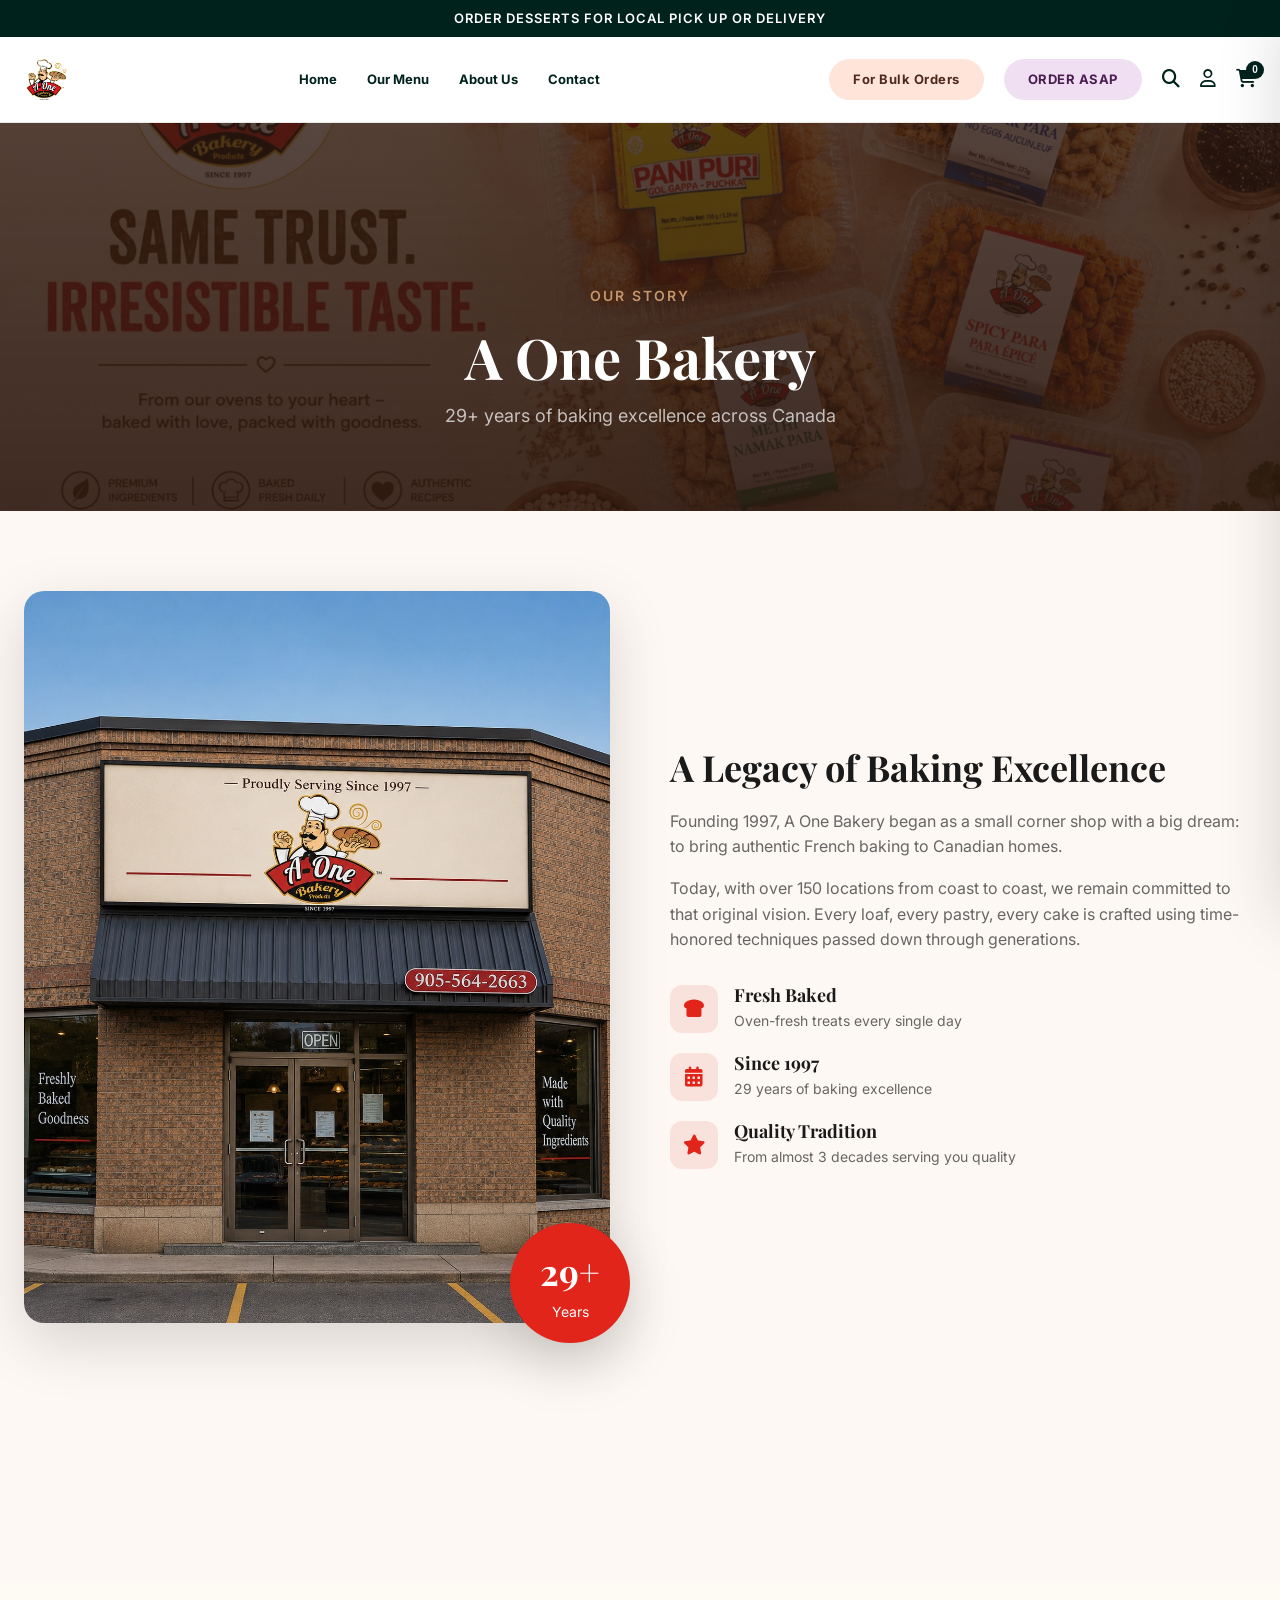
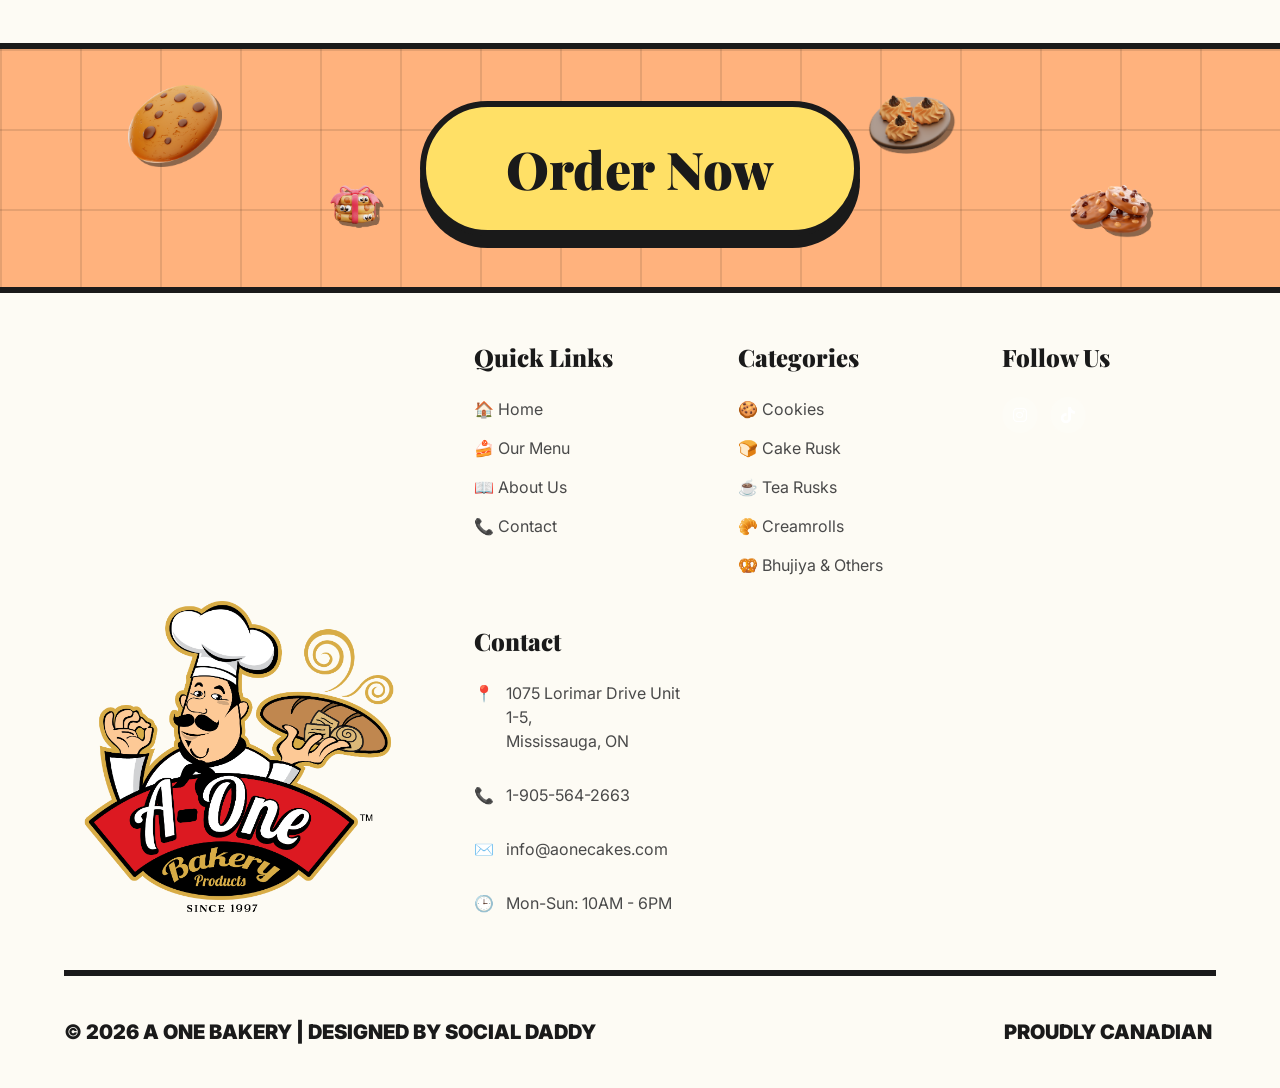
==== commit 0d12961c: "Add Instagram and TikTok social media links to footer and contact page across all pages" ====
--- a/about.html
+++ b/about.html
@@ -210,6 +210,13 @@
                                 </ul>
                             </div>
                             
+                                                    <div class="footer-col">
+                            <h4>Follow Us</h4>
+                            <div class="social-links footer-social-links" style="display: flex; gap: 12px; margin-top: 10px;">
+                                <a href="https://www.instagram.com/aonebakeryproducts?igsh=MWNjOG5ocGx4NHBrbw==" target="_blank" rel="noopener" aria-label="Instagram" style="width: 36px; height: 36px; border-radius: 50%; background: rgba(255,255,255,0.15); display: flex; align-items: center; justify-content: center; color: white; transition: all 0.3s ease;"><i class="fab fa-instagram"></i></a>
+                                <a href="https://www.tiktok.com/@aonebakeryproducts?_r=1&_t=ZS-98WWlyIFol3" target="_blank" rel="noopener" aria-label="TikTok" style="width: 36px; height: 36px; border-radius: 50%; background: rgba(255,255,255,0.15); display: flex; align-items: center; justify-content: center; color: white; transition: all 0.3s ease;"><i class="fab fa-tiktok"></i></a>
+                            </div>
+                        </div>
                             <!-- Contact -->
                             <div class="footer-col">
                                 <h4>Contact</h4>
